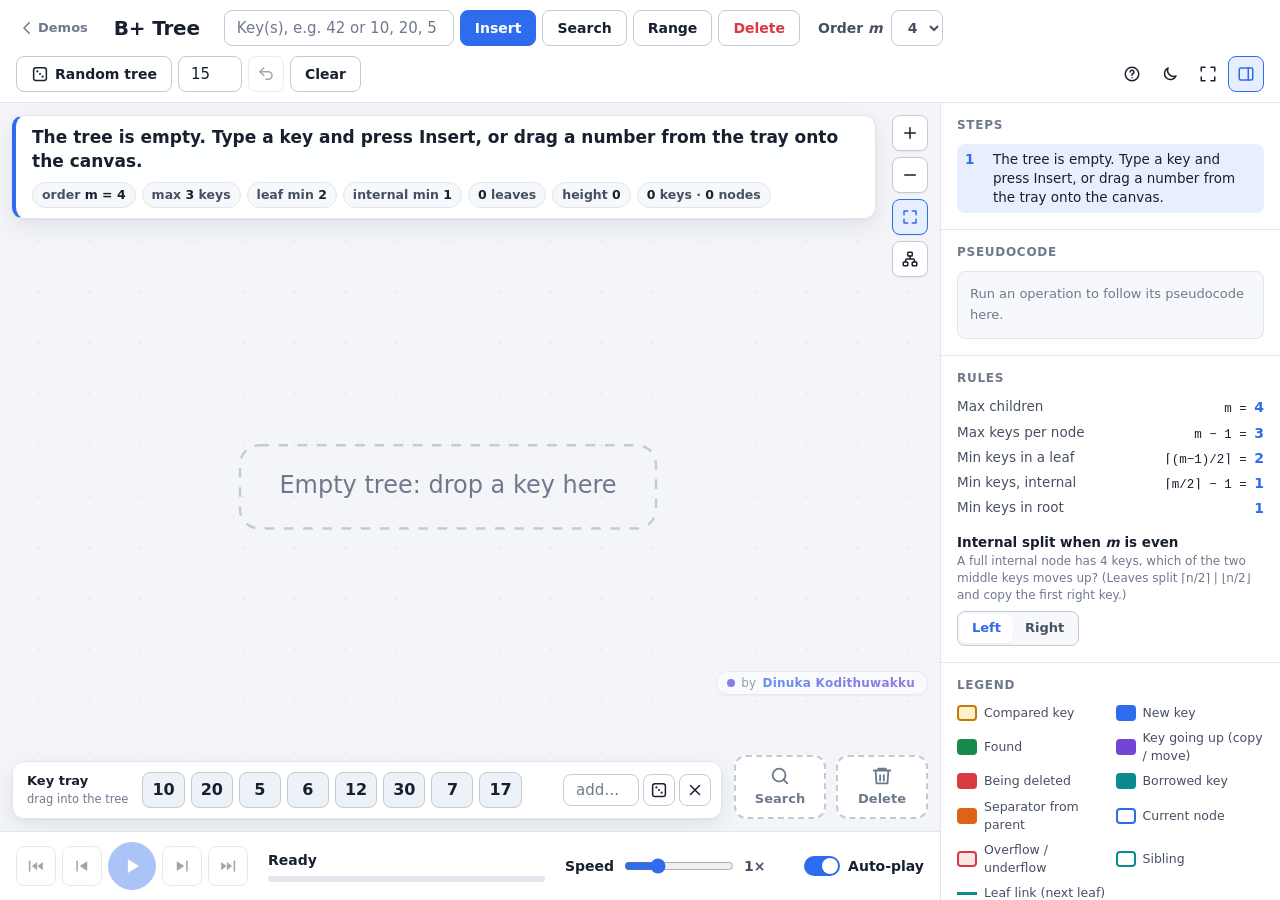
==== bplustree/index.html @ 5d470a02 "Add B+ tree demo Built on the B-tree demo: keys only in linked leaves, leaf splits copy the separato" ====
<!doctype html>
<html lang="en">
<head>
  <meta charset="utf-8">
  <meta name="viewport" content="width=device-width, initial-scale=1">
  <title>B+ Tree Visualizer</title>
  <meta name="author" content="Dinuka Kodithuwakku">
  <script>try { var t = localStorage.getItem('lecture-demos.theme'); if (t) document.documentElement.dataset.theme = t; } catch (e) {}</script>
  <link rel="stylesheet" href="../shared/theme.css">
  <link rel="stylesheet" href="bplus.css">
</head>
<body>
  <!-- Icon sprite -->
  <svg width="0" height="0" style="position:absolute" aria-hidden="true">
    <symbol id="i-back" viewBox="0 0 24 24"><path d="M15 5l-7 7 7 7"/></symbol>
    <symbol id="i-play" viewBox="0 0 24 24"><path d="M7.5 4.5v15l12-7.5z" fill="currentColor" stroke="none"/></symbol>
    <symbol id="i-pause" viewBox="0 0 24 24"><rect x="6" y="5" width="4" height="14" rx="1" fill="currentColor" stroke="none"/><rect x="14" y="5" width="4" height="14" rx="1" fill="currentColor" stroke="none"/></symbol>
    <symbol id="i-next" viewBox="0 0 24 24"><path d="M5 5.5v13l10-6.5z" fill="currentColor" stroke="none"/><path d="M18.5 5.5v13"/></symbol>
    <symbol id="i-prev" viewBox="0 0 24 24"><path d="M19 5.5v13L9 12z" fill="currentColor" stroke="none"/><path d="M5.5 5.5v13"/></symbol>
    <symbol id="i-end" viewBox="0 0 24 24"><path d="M3 6.5v11l7-5.5zM10.5 6.5v11l7-5.5z" fill="currentColor" stroke="none"/><path d="M20.5 5.5v13"/></symbol>
    <symbol id="i-start" viewBox="0 0 24 24"><path d="M21 6.5v11L14 12zM13.5 6.5v11L6.5 12z" fill="currentColor" stroke="none"/><path d="M3.5 5.5v13"/></symbol>
    <symbol id="i-search" viewBox="0 0 24 24"><circle cx="11" cy="11" r="7"/><path d="m20 20-4.2-4.2"/></symbol>
    <symbol id="i-trash" viewBox="0 0 24 24"><path d="M3 6h18M8 6V4h8v2M19 6l-1 14H6L5 6M10 11v6M14 11v6"/></symbol>
    <symbol id="i-plus" viewBox="0 0 24 24"><path d="M12 5v14M5 12h14"/></symbol>
    <symbol id="i-minus" viewBox="0 0 24 24"><path d="M5 12h14"/></symbol>
    <symbol id="i-fit" viewBox="0 0 24 24"><path d="M4 9V4h5M15 4h5v5M20 15v5h-5M9 20H4v-5"/></symbol>
    <symbol id="i-tidy" viewBox="0 0 24 24"><rect x="9" y="3" width="6" height="5" rx="1"/><rect x="3" y="16" width="6" height="5" rx="1"/><rect x="15" y="16" width="6" height="5" rx="1"/><path d="M12 8v4M6 16v-2a2 2 0 0 1 2-2h8a2 2 0 0 1 2 2v2"/></symbol>
    <symbol id="i-undo" viewBox="0 0 24 24"><path d="M9 14 4 9l5-5"/><path d="M4 9h11a5 5 0 0 1 0 10h-3"/></symbol>
    <symbol id="i-dice" viewBox="0 0 24 24"><rect x="3.5" y="3.5" width="17" height="17" rx="3"/><circle cx="8.5" cy="8.5" r="1.4" fill="currentColor" stroke="none"/><circle cx="12" cy="12" r="1.4" fill="currentColor" stroke="none"/><circle cx="15.5" cy="15.5" r="1.4" fill="currentColor" stroke="none"/></symbol>
    <symbol id="i-sun" viewBox="0 0 24 24"><circle cx="12" cy="12" r="4"/><path d="M12 2v2M12 20v2M4.9 4.9l1.4 1.4M17.7 17.7l1.4 1.4M2 12h2M20 12h2M4.9 19.1l1.4-1.4M17.7 6.3l1.4-1.4"/></symbol>
    <symbol id="i-moon" viewBox="0 0 24 24"><path d="M20 14.5A8 8 0 0 1 9.5 4a8 8 0 1 0 10.5 10.5z"/></symbol>
    <symbol id="i-expand" viewBox="0 0 24 24"><path d="M8 3H3v5M16 3h5v5M21 16v5h-5M3 16v5h5"/></symbol>
    <symbol id="i-sidebar" viewBox="0 0 24 24"><rect x="3" y="4" width="18" height="16" rx="2"/><path d="M15 4v16"/></symbol>
    <symbol id="i-help" viewBox="0 0 24 24"><circle cx="12" cy="12" r="9"/><path d="M9.6 9.3a2.5 2.5 0 1 1 3.4 2.4c-.6.3-1 .8-1 1.5v.5"/><circle cx="12" cy="17" r=".9" fill="currentColor" stroke="none"/></symbol>
    <symbol id="i-x" viewBox="0 0 24 24"><path d="M6 6l12 12M18 6 6 18"/></symbol>
  </svg>

  <div class="app">
    <header class="topbar">
      <a class="home" href="../index.html" title="All demos"><svg class="icon"><use href="#i-back"/></svg>Demos</a>
      <h1 class="title">B+ Tree</h1>

      <div class="group ops">
        <input id="keyInput" class="input key-input" placeholder="Key(s), e.g. 42 or 10, 20, 5" autocomplete="off" spellcheck="false" aria-label="Keys">
        <button id="btnInsert" class="btn btn-primary" title="Insert (Enter)">Insert</button>
        <button id="btnSearch" class="btn" title="Search">Search</button>
        <button id="btnRange" class="btn" title="Range search: type two keys, e.g. 20 60">Range</button>
        <button id="btnDelete" class="btn btn-danger" title="Delete">Delete</button>
      </div>

      <label class="group field" title="Order m = maximum number of children per node">
        <span>Order <i>m</i></span>
        <select id="orderSelect" class="input">
          <option value="3">3</option>
          <option value="4">4</option>
          <option value="5">5</option>
          <option value="6">6</option>
          <option value="7">7</option>
          <option value="8">8</option>
          <option value="9">9</option>
        </select>
      </label>

      <div class="group">
        <button id="btnRandomTree" class="btn" title="Build a random tree instantly"><svg class="icon"><use href="#i-dice"/></svg>Random tree</button>
        <input id="randomCount" class="input count" type="number" min="1" max="150" value="15" aria-label="Number of random keys" title="Number of keys">
        <button id="btnUndo" class="btn btn-icon" title="Undo last operation (Ctrl+Z)" aria-label="Undo"><svg class="icon"><use href="#i-undo"/></svg></button>
        <button id="btnClear" class="btn" title="Remove all keys">Clear</button>
      </div>

      <div class="tools">
        <button id="btnHelp" class="btn btn-icon btn-ghost" title="Help & shortcuts (?)" aria-label="Help"><svg class="icon"><use href="#i-help"/></svg></button>
        <button id="btnTheme" class="btn btn-icon btn-ghost theme-btn" title="Light / dark" aria-label="Toggle theme"><svg class="icon i-moon"><use href="#i-moon"/></svg><svg class="icon i-sun"><use href="#i-sun"/></svg></button>
        <button id="btnFullscreen" class="btn btn-icon btn-ghost" title="Fullscreen" aria-label="Fullscreen"><svg class="icon"><use href="#i-expand"/></svg></button>
        <button id="btnSidebar" class="btn btn-icon btn-ghost" title="Show / hide side panel" aria-label="Toggle side panel"><svg class="icon"><use href="#i-sidebar"/></svg></button>
      </div>
    </header>

    <main class="main">
      <section class="stage">
        <div class="canvas-wrap" id="canvasWrap">
          <canvas id="canvas" aria-label="B+ tree drawing"></canvas>

          <div class="caption" id="caption" data-status="info" aria-live="polite">
            <p class="caption-text" id="captionText"></p>
            <div class="rules" id="rules"></div>
          </div>
          <div class="toast" id="toast" role="status"></div>

          <div class="view-ctrls" id="viewCtrls">
            <button id="btnZoomIn" class="btn btn-icon" title="Zoom in (+)" aria-label="Zoom in"><svg class="icon"><use href="#i-plus"/></svg></button>
            <button id="btnZoomOut" class="btn btn-icon" title="Zoom out (−)" aria-label="Zoom out"><svg class="icon"><use href="#i-minus"/></svg></button>
            <button id="btnFit" class="btn btn-icon on" title="Keep the whole tree in view (F)" aria-label="Fit to view"><svg class="icon"><use href="#i-fit"/></svg></button>
            <button id="btnTidy" class="btn btn-icon" title="Undo manual node moves (T)" aria-label="Tidy layout"><svg class="icon"><use href="#i-tidy"/></svg></button>
          </div>

          <div class="bottom" id="bottomOverlay">
            <div class="tray" id="trayBox">
              <div class="tray-label">Key tray<span>drag into the tree</span></div>
              <div class="tray-chips" id="tray"></div>
              <div class="tray-actions">
                <input id="trayInput" class="input" placeholder="add…" autocomplete="off" aria-label="Add keys to tray">
                <button id="btnTrayRandom" class="btn btn-icon" title="Add random keys" aria-label="Add random keys"><svg class="icon"><use href="#i-dice"/></svg></button>
                <button id="btnTrayClear" class="btn btn-icon" title="Empty the tray" aria-label="Empty the tray"><svg class="icon"><use href="#i-x"/></svg></button>
              </div>
            </div>
            <div class="zones">
              <div class="zone zone-search" id="zoneSearch"><svg class="icon"><use href="#i-search"/></svg><span>Search</span></div>
              <div class="zone zone-delete" id="zoneDelete"><svg class="icon"><use href="#i-trash"/></svg><span id="zoneDeleteLabel">Delete</span></div>
            </div>
          </div>
        </div>

        <footer class="player">
          <div class="transport">
            <button id="btnStart" class="btn btn-icon" title="Start of this operation (Home)" aria-label="Start of operation"><svg class="icon"><use href="#i-start"/></svg></button>
            <button id="btnBack" class="btn btn-icon" title="Previous step (←)" aria-label="Previous step"><svg class="icon"><use href="#i-prev"/></svg></button>
            <button id="btnPlay" class="btn btn-icon btn-primary play" title="Play / pause (Space)" aria-label="Play"><svg class="icon"><use href="#i-play"/></svg></button>
            <button id="btnNext" class="btn btn-icon" title="Next step (→)" aria-label="Next step"><svg class="icon"><use href="#i-next"/></svg></button>
            <button id="btnEnd" class="btn btn-icon" title="Skip to the end (End)" aria-label="Skip to end"><svg class="icon"><use href="#i-end"/></svg></button>
          </div>
          <div class="progress">
            <div class="progress-label"><strong id="opLabel">Ready</strong><span id="stepLabel"></span><span id="queueLabel" class="queue"></span></div>
            <div class="progress-bar"><div id="progressFill"></div></div>
          </div>
          <label class="speed">Speed
            <input id="speed" type="range" min="0.25" max="3" step="0.25" value="1">
            <output id="speedOut">1×</output>
          </label>
          <label class="switch" title="Play operations automatically; turn off to advance step by step">
            <input id="autoplay" type="checkbox" checked><span class="track"></span>Auto-play
          </label>
        </footer>
      </section>

      <aside class="sidebar" id="sidebar">
        <section class="panel">
          <h2>Steps <span id="stepsTitle"></span></h2>
          <ol class="step-log" id="stepLog"></ol>
        </section>

        <section class="panel">
          <h2>Pseudocode</h2>
          <div class="pseudo" id="pseudo"></div>
        </section>

        <section class="panel">
          <h2>Rules</h2>
          <div class="formula" id="formula"></div>
          <div class="setting">
            <div class="setting-label">Internal split when <i>m</i> is even<small id="biasNote">A full node has an even number of keys, which middle one moves up?</small></div>
            <div class="seg" id="segBias" data-prop="splitBias">
              <button data-v="left">Left</button><button data-v="right">Right</button>
            </div>
          </div>
        </section>

        <section class="panel">
          <h2>Legend</h2>
          <ul class="legend">
            <li><span class="sw sw-compare"></span>Compared key</li>
            <li><span class="sw sw-new"></span>New key</li>
            <li><span class="sw sw-found"></span>Found</li>
            <li><span class="sw sw-median"></span>Key going up (copy / move)</li>
            <li><span class="sw sw-delete"></span>Being deleted</li>
            <li><span class="sw sw-pred"></span>Borrowed key</li>
            <li><span class="sw sw-sep"></span>Separator from parent</li>
            <li><span class="sw sw-visit"></span>Current node</li>
            <li><span class="sw sw-flow"></span>Overflow / underflow</li>
            <li><span class="sw sw-sib"></span>Sibling</li>
            <li><span class="sw sw-link"></span>Leaf link (next leaf)</li>
          </ul>
        </section>
      </aside>
    </main>
  </div>

  <div class="modal" id="help" hidden>
    <div class="modal-card" role="dialog" aria-modal="true" aria-labelledby="helpTitle">
      <button class="btn btn-icon btn-ghost modal-close" id="btnHelpClose" aria-label="Close"><svg class="icon"><use href="#i-x"/></svg></button>
      <h2 id="helpTitle">Using the B+ tree demo</h2>
      <div class="help-grid">
        <section>
          <h3>Operations</h3>
          <ul>
            <li>Type one or more keys (<code>42</code> or <code>10, 20, 5</code>) and press <b>Insert</b>, <b>Search</b> or <b>Delete</b>. <span class="kbd">Enter</span> inserts.</li>
            <li><b>Range</b>: type two keys (<code>20 60</code>) — one search down, then a walk along the linked leaves.</li>
            <li>Drag a number from the <b>key tray</b> onto the canvas to insert it, or onto <b>Search</b> to look for it. Click a tray number to insert it.</li>
            <li>Drag a key out of the tree onto <b>Delete</b> to delete it, or onto <b>Search</b> to search for it.</li>
            <li><b>Random tree</b> builds a tree instantly, handy before demonstrating deletion.</li>
          </ul>
          <h3>Canvas</h3>
          <ul>
            <li>Drag the background to pan; scroll or pinch to zoom.</li>
            <li>Drag a node by its border (or <span class="kbd">Shift</span>-drag anywhere on it) to move it with its subtree. Double-click a node to put it back.</li>
            <li>Double-click empty space to re-fit the tree.</li>
          </ul>
        </section>
        <section>
          <h3>Keyboard</h3>
          <table class="keys">
            <tr><td><span class="kbd">Space</span></td><td>Play / pause</td></tr>
            <tr><td><span class="kbd">→</span> <span class="kbd">←</span></td><td>Next / previous step</td></tr>
            <tr><td><span class="kbd">Home</span> <span class="kbd">End</span></td><td>Start of operation / skip to end</td></tr>
            <tr><td><span class="kbd">I</span></td><td>Type a key</td></tr>
            <tr><td><span class="kbd">F</span> <span class="kbd">T</span></td><td>Fit to view / tidy layout</td></tr>
            <tr><td><span class="kbd">+</span> <span class="kbd">−</span></td><td>Zoom</td></tr>
            <tr><td><span class="kbd">Ctrl</span> <span class="kbd">Z</span></td><td>Undo last operation</td></tr>
            <tr><td><span class="kbd">?</span></td><td>This help</td></tr>
          </table>
          <h3>The rules for order <i>m</i></h3>
          <ul>
            <li><b>All keys live in the leaves</b>; internal nodes hold separators that only guide the search (equal keys go right).</li>
            <li>Leaves are linked left to right, so range queries walk along the leaf level.</li>
            <li>At most <i>m</i> children and <i>m</i> − 1 keys per node; non-root leaves keep ⌈(<i>m</i>−1)/2⌉ keys, internal nodes ⌈<i>m</i>/2⌉ − 1.</li>
            <li><b>Leaf split</b>: the first key of the new right leaf is <b>copied</b> up. <b>Internal split</b>: the median <b>moves</b> up.</li>
            <li><b>Delete</b> from the leaf; fix underflow by borrowing (update the separator) or merging (drop the separator). A deleted key may stay as a separator.</li>
          </ul>
        </section>
      </div>
      <p class="credit">Created by <b data-author></b></p>
    </div>
  </div>

  <script src="../shared/shell.js"></script>
  <script src="bplus-algo.js"></script>
  <script src="bplus-view.js"></script>
  <script src="bplus-app.js"></script>
</body>
</html>
---- shared/theme.css ----
/* Shared look & feel for every lecture demo. No external fonts — works offline. */

:root {
  --bg: #f3f5f9;
  --panel: #ffffff;
  --panel-2: #f7f8fb;
  --ink: #18202f;
  --ink-2: #465063;
  --muted: #6f798d;
  --line: #e1e5ec;
  --line-strong: #c3cad6;
  --accent: #2f6bed;
  --accent-soft: #e7eefe;
  --on-strong: #ffffff;
  --good: #188a4c;
  --good-soft: #def5e7;
  --warn: #c27c00;
  --warn-soft: #fff1cc;
  --bad: #d93a40;
  --bad-soft: #fde6e6;
  --violet: #7445d4;
  --violet-soft: #eee6fd;
  --teal: #0b8a8f;
  --teal-soft: #d9f3f3;
  --orange: #dc6418;
  --orange-soft: #fdebdc;
  --key-bg: #edf1f8;
  --grid: rgba(24, 32, 47, 0.09);
  --node-shadow: rgba(16, 24, 40, 0.10);
  --shadow-sm: 0 1px 2px rgba(16, 24, 40, 0.06);
  --shadow: 0 1px 3px rgba(16, 24, 40, 0.06), 0 8px 24px rgba(16, 24, 40, 0.08);
  --radius: 10px;
  --font: system-ui, -apple-system, "Segoe UI", Roboto, "Helvetica Neue", Arial, sans-serif;
  --mono: ui-monospace, "Cascadia Code", "SF Mono", Consolas, "Liberation Mono", monospace;
  color-scheme: light;
}

@media (prefers-color-scheme: dark) {
  :root:not([data-theme="light"]) {
    --bg: #0e1218;
    --panel: #171c25;
    --panel-2: #1d2330;
    --ink: #e8ecf3;
    --ink-2: #b6bfce;
    --muted: #8892a5;
    --line: #283041;
    --line-strong: #3b4559;
    --accent: #6b97ff;
    --accent-soft: #1c2a4b;
    --on-strong: #0e1218;
    --good: #46d18a;
    --good-soft: #143121;
    --warn: #f2b543;
    --warn-soft: #3a2c10;
    --bad: #ff6f73;
    --bad-soft: #3d1a1d;
    --violet: #ad8cff;
    --violet-soft: #2a2047;
    --teal: #45cfcf;
    --teal-soft: #113334;
    --orange: #ff9b52;
    --orange-soft: #3b2414;
    --key-bg: #242c3b;
    --grid: rgba(232, 236, 243, 0.08);
    --node-shadow: rgba(0, 0, 0, 0.35);
    --shadow-sm: 0 1px 2px rgba(0, 0, 0, 0.3);
    --shadow: 0 1px 3px rgba(0, 0, 0, 0.3), 0 8px 24px rgba(0, 0, 0, 0.35);
    color-scheme: dark;
  }
}

:root[data-theme="dark"] {
  --bg: #0e1218;
  --panel: #171c25;
  --panel-2: #1d2330;
  --ink: #e8ecf3;
  --ink-2: #b6bfce;
  --muted: #8892a5;
  --line: #283041;
  --line-strong: #3b4559;
  --accent: #6b97ff;
  --accent-soft: #1c2a4b;
  --on-strong: #0e1218;
  --good: #46d18a;
  --good-soft: #143121;
  --warn: #f2b543;
  --warn-soft: #3a2c10;
  --bad: #ff6f73;
  --bad-soft: #3d1a1d;
  --violet: #ad8cff;
  --violet-soft: #2a2047;
  --teal: #45cfcf;
  --teal-soft: #113334;
  --orange: #ff9b52;
  --orange-soft: #3b2414;
  --key-bg: #242c3b;
  --grid: rgba(232, 236, 243, 0.08);
  --node-shadow: rgba(0, 0, 0, 0.35);
  --shadow-sm: 0 1px 2px rgba(0, 0, 0, 0.3);
  --shadow: 0 1px 3px rgba(0, 0, 0, 0.3), 0 8px 24px rgba(0, 0, 0, 0.35);
  color-scheme: dark;
}

*,
*::before,
*::after { box-sizing: border-box; }

html,
body { margin: 0; }

body {
  background: var(--bg);
  color: var(--ink);
  font: 15px/1.45 var(--font);
  -webkit-font-smoothing: antialiased;
}

button,
input,
select { font: inherit; color: inherit; }

[hidden] { display: none !important; }

/* ---------- Icons (inline SVG sprite, see each page) ---------- */

.icon {
  width: 18px;
  height: 18px;
  flex: none;
  fill: none;
  stroke: currentColor;
  stroke-width: 2;
  stroke-linecap: round;
  stroke-linejoin: round;
}

/* ---------- Buttons & inputs ---------- */

.btn {
  display: inline-flex;
  align-items: center;
  justify-content: center;
  gap: 6px;
  height: 36px;
  padding: 0 14px;
  border: 1px solid var(--line-strong);
  border-radius: 8px;
  background: var(--panel);
  font-size: 14px;
  font-weight: 600;
  white-space: nowrap;
  cursor: pointer;
  transition: background 0.15s, border-color 0.15s, color 0.15s;
}
.btn:hover { background: var(--panel-2); border-color: var(--muted); }
.btn:active { transform: translateY(1px); }
.btn:disabled { opacity: 0.4; cursor: not-allowed; transform: none; }
.btn:disabled:hover { background: var(--panel); border-color: var(--line-strong); }

.btn-primary { background: var(--accent); border-color: var(--accent); color: var(--on-strong); }
.btn-primary:hover { background: var(--accent); border-color: var(--accent); filter: brightness(0.93); }

.btn-danger { color: var(--bad); }
.btn-danger:hover { background: var(--bad-soft); border-color: var(--bad); }

.btn-icon { width: 36px; padding: 0; }
.btn-ghost { border-color: transparent; background: transparent; }
.btn-ghost:hover { background: var(--panel-2); border-color: var(--line); }
.btn.on { background: var(--accent-soft); border-color: var(--accent); color: var(--accent); }

.input {
  height: 36px;
  padding: 0 12px;
  border: 1px solid var(--line-strong);
  border-radius: 8px;
  background: var(--panel);
  min-width: 0;
}
.input::placeholder { color: var(--muted); }
select.input { padding-right: 8px; cursor: pointer; }

.btn:focus-visible,
.input:focus-visible,
select:focus-visible,
input[type="range"]:focus-visible,
a:focus-visible { outline: 2px solid var(--accent); outline-offset: 2px; }

.kbd {
  display: inline-block;
  min-width: 22px;
  padding: 1px 6px;
  border: 1px solid var(--line-strong);
  border-bottom-width: 2px;
  border-radius: 5px;
  background: var(--panel-2);
  font: 600 12px/1.5 var(--mono);
  text-align: center;
}

/* ---------- Segmented control ---------- */

.seg {
  display: inline-flex;
  padding: 2px;
  border: 1px solid var(--line-strong);
  border-radius: 8px;
  background: var(--panel-2);
}
.seg button {
  border: 0;
  border-radius: 6px;
  background: transparent;
  padding: 5px 12px;
  font-size: 13px;
  font-weight: 600;
  color: var(--ink-2);
  cursor: pointer;
}
.seg button.on { background: var(--panel); color: var(--accent); box-shadow: var(--shadow-sm); }
.seg.disabled { opacity: 0.45; pointer-events: none; }

/* ---------- Switch ---------- */

.switch { display: inline-flex; align-items: center; gap: 8px; cursor: pointer; font-size: 14px; font-weight: 600; user-select: none; }
.switch input { position: absolute; opacity: 0; pointer-events: none; }
.switch .track {
  position: relative;
  width: 36px;
  height: 20px;
  border-radius: 10px;
  background: var(--line-strong);
  transition: background 0.2s;
}
.switch .track::after {
  content: "";
  position: absolute;
  top: 2px;
  left: 2px;
  width: 16px;
  height: 16px;
  border-radius: 50%;
  background: #fff;
  box-shadow: var(--shadow-sm);
  transition: transform 0.2s;
}
.switch input:checked + .track { background: var(--accent); }
.switch input:checked + .track::after { transform: translateX(16px); }
.switch input:focus-visible + .track { outline: 2px solid var(--accent); outline-offset: 2px; }

/* ---------- Theme toggle icon swap ---------- */

.theme-btn .i-sun { display: none; }
:root[data-theme="dark"] .theme-btn .i-sun { display: block; }
:root[data-theme="dark"] .theme-btn .i-moon { display: none; }
@media (prefers-color-scheme: dark) {
  :root:not([data-theme]) .theme-btn .i-sun { display: block; }
  :root:not([data-theme]) .theme-btn .i-moon { display: none; }
}

/* Author watermark (injected by shell.js on every page). */
.author-watermark {
  position: absolute;
  right: var(--watermark-right, 12px);
  bottom: var(--watermark-bottom, 12px);
  z-index: 5;
  display: inline-flex;
  align-items: center;
  gap: 6px;
  padding: 5px 12px 5px 10px;
  border-radius: 999px;
  border: 1px solid var(--line);
  background: color-mix(in srgb, var(--panel) 70%, transparent);
  backdrop-filter: blur(6px);
  -webkit-backdrop-filter: blur(6px);
  box-shadow: var(--shadow-sm);
  font: 600 12px/1 var(--font);
  letter-spacing: 0.02em;
  color: var(--ink-2);
  opacity: 0.72;
  pointer-events: none;
  user-select: none;
}
.author-watermark .aw-dot {
  width: 8px;
  height: 8px;
  border-radius: 50%;
  background: linear-gradient(135deg, var(--accent), var(--violet));
}
.author-watermark .aw-by { font-weight: 400; color: var(--muted); }
.author-watermark .aw-name {
  background: linear-gradient(90deg, var(--accent), var(--violet));
  -webkit-background-clip: text;
  background-clip: text;
  color: transparent;
}
/* Pages without a drawing area pin it to the window instead. */
.author-watermark.fixed { position: fixed; z-index: 900; }
@media print { .author-watermark { opacity: 1; } }
---- bplustree/bplus.css ----
/* B-tree demo layout. Colours and controls come from ../shared/theme.css. */

html,
body { height: 100%; overflow: hidden; }

.app {
  display: grid;
  grid-template-rows: auto minmax(0, 1fr);
  height: 100vh;
  height: 100dvh;
}

/* ---------- Top bar ---------- */

.topbar {
  display: flex;
  flex-wrap: wrap;
  align-items: center;
  gap: 10px 18px;
  padding: 10px 16px;
  background: var(--panel);
  border-bottom: 1px solid var(--line);
  position: relative;
  z-index: 2;
}

.home {
  display: inline-flex;
  align-items: center;
  gap: 2px;
  color: var(--muted);
  text-decoration: none;
  font-size: 13px;
  font-weight: 600;
  padding: 4px 8px 4px 2px;
  border-radius: 6px;
}
.home:hover { color: var(--ink); background: var(--panel-2); }

.title {
  margin: 0 6px 0 0;
  font-size: 20px;
  font-weight: 750;
  letter-spacing: -0.01em;
}

.group { display: flex; align-items: center; gap: 6px; }
.field { gap: 8px; font-size: 14px; font-weight: 600; color: var(--ink-2); }
.key-input { width: 230px; font-size: 15px; }
.key-input.flash { animation: flash 0.6s; }
.count { width: 64px; }
.tools { display: flex; gap: 2px; margin-left: auto; }

@keyframes flash {
  0%, 100% { box-shadow: 0 0 0 0 transparent; }
  30% { box-shadow: 0 0 0 4px var(--accent-soft); border-color: var(--accent); }
}

/* ---------- Main area ---------- */

.main {
  display: grid;
  grid-template-columns: minmax(0, 1fr) 340px;
  min-height: 0;
}
body.no-sidebar .main { grid-template-columns: minmax(0, 1fr) 0; }
body.no-sidebar .sidebar { display: none; }

.stage {
  display: grid;
  grid-template-rows: minmax(0, 1fr) auto;
  min-width: 0;
  min-height: 0;
}

.canvas-wrap {
  --watermark-bottom: 136px; /* sit above the key tray and drop zones */
  position: relative;
  overflow: hidden;
  background: var(--bg);
  min-height: 260px;
}

#canvas {
  position: absolute;
  inset: 0;
  width: 100%;
  height: 100%;
  display: block;
  touch-action: none;
}

.canvas-wrap.drop-insert::after {
  content: "";
  position: absolute;
  inset: 6px;
  border: 2px dashed var(--accent);
  border-radius: 14px;
  background: color-mix(in srgb, var(--accent) 5%, transparent);
  pointer-events: none;
}

/* ---------- Caption (current step explanation) ---------- */

.caption {
  position: absolute;
  top: 12px;
  left: 12px;
  right: 64px;
  display: flex;
  flex-wrap: wrap;
  align-items: center;
  gap: 8px 16px;
  padding: 10px 14px 10px 16px;
  border: 1px solid var(--line);
  border-left: 4px solid var(--accent);
  border-radius: 12px;
  background: color-mix(in srgb, var(--panel) 92%, transparent);
  backdrop-filter: blur(6px);
  box-shadow: var(--shadow);
  pointer-events: none;
  transition: border-color 0.25s;
}
.caption[data-status="success"] { border-left-color: var(--good); }
.caption[data-status="warn"] { border-left-color: var(--warn); }
.caption[data-status="error"] { border-left-color: var(--bad); }

.caption-text {
  flex: 1 1 380px;
  margin: 0;
  font-size: 17px;
  font-weight: 550;
  line-height: 1.4;
}

.rules { display: flex; flex-wrap: wrap; gap: 6px; }
.rules span {
  padding: 3px 9px;
  border-radius: 999px;
  background: var(--panel-2);
  border: 1px solid var(--line);
  color: var(--ink-2);
  font-size: 12.5px;
  font-weight: 600;
  white-space: nowrap;
  font-variant-numeric: tabular-nums;
}
.rules span b { color: var(--ink); }

.toast {
  position: absolute;
  left: 50%;
  bottom: 104px;
  max-width: min(520px, calc(100% - 32px));
  padding: 10px 16px;
  border-radius: 10px;
  background: var(--ink);
  color: var(--panel);
  font-size: 14px;
  font-weight: 550;
  box-shadow: var(--shadow);
  transform: translate(-50%, 8px);
  opacity: 0;
  pointer-events: none;
  transition: opacity 0.2s, transform 0.2s;
  z-index: 5;
}
.toast.show { opacity: 1; transform: translate(-50%, 0); }

/* ---------- View controls ---------- */

.view-ctrls {
  position: absolute;
  top: 12px;
  right: 12px;
  display: flex;
  flex-direction: column;
  gap: 6px;
}
.view-ctrls .btn { box-shadow: var(--shadow-sm); }

/* ---------- Bottom overlay: key tray + drop zones ---------- */

.bottom {
  position: absolute;
  left: 12px;
  right: 12px;
  bottom: 12px;
  display: flex;
  align-items: flex-end;
  gap: 12px;
  pointer-events: none;
}
.bottom > * { pointer-events: auto; }

.tray {
  flex: 1 1 auto;
  min-width: 0;
  display: flex;
  align-items: center;
  gap: 12px;
  padding: 8px 10px 8px 14px;
  border: 1px solid var(--line);
  border-radius: 12px;
  background: color-mix(in srgb, var(--panel) 94%, transparent);
  backdrop-filter: blur(6px);
  box-shadow: var(--shadow);
}

.tray-label {
  display: flex;
  flex-direction: column;
  font-size: 13px;
  font-weight: 700;
  white-space: nowrap;
}
.tray-label span { font-size: 11.5px; font-weight: 500; color: var(--muted); }

.tray-chips {
  flex: 1 1 auto;
  min-width: 0;
  display: flex;
  flex-wrap: wrap;
  gap: 6px;
  max-height: 84px;
  overflow-y: auto;
  padding: 2px;
}

.tray-empty { color: var(--muted); font-size: 13px; padding: 8px 0; }

.chip {
  min-width: 42px;
  height: 36px;
  padding: 0 9px;
  display: grid;
  place-items: center;
  border: 1px solid var(--line-strong);
  border-radius: 8px;
  background: var(--key-bg);
  font-size: 16px;
  font-weight: 700;
  font-variant-numeric: tabular-nums;
  cursor: grab;
  user-select: none;
  touch-action: none;
  transition: transform 0.12s, border-color 0.12s, opacity 0.12s;
}
.chip:hover { border-color: var(--accent); transform: translateY(-2px); }
.chip.lifted { opacity: 0.3; transform: none; }

.tray-actions { display: flex; align-items: center; gap: 4px; }
.tray-actions .input { width: 76px; height: 32px; }
.tray-actions .btn { height: 32px; width: 32px; }

.zones { display: flex; gap: 10px; flex: none; }

.zone {
  width: 92px;
  height: 64px;
  display: flex;
  flex-direction: column;
  align-items: center;
  justify-content: center;
  gap: 3px;
  border: 2px dashed var(--line-strong);
  border-radius: 12px;
  background: color-mix(in srgb, var(--panel) 94%, transparent);
  backdrop-filter: blur(6px);
  color: var(--muted);
  font-size: 13px;
  font-weight: 700;
  user-select: none;
  transition: transform 0.15s, background 0.15s, border-color 0.15s, color 0.15s;
}
.zone .icon { width: 22px; height: 22px; }
body.dragging .zone-search { color: var(--warn); border-color: var(--warn); transform: translateY(-4px); }
body.dragging .zone-delete { color: var(--bad); border-color: var(--bad); transform: translateY(-4px); }
.zone-search.hover { background: var(--warn-soft); border-style: solid; transform: translateY(-4px) scale(1.08) !important; }
.zone-delete.hover { background: var(--bad-soft); border-style: solid; transform: translateY(-4px) scale(1.08) !important; }

/* Floating chip that follows the pointer while dragging a key. */
.drag-chip {
  position: fixed;
  left: 0;
  top: 0;
  z-index: 100;
  pointer-events: none;
}
.drag-chip .num {
  position: absolute;
  transform: translate(-50%, -50%) scale(1.12);
  min-width: 44px;
  height: 38px;
  padding: 0 10px;
  display: grid;
  place-items: center;
  border-radius: 9px;
  background: var(--accent);
  color: var(--on-strong);
  font-size: 18px;
  font-weight: 750;
  box-shadow: 0 10px 24px rgba(0, 0, 0, 0.25);
}
.drag-chip.tree .num { background: var(--panel); color: var(--ink); border: 2px solid var(--accent); }
.drag-chip .hint {
  position: absolute;
  top: 28px;
  transform: translateX(-50%);
  padding: 2px 8px;
  border-radius: 999px;
  background: var(--ink);
  color: var(--panel);
  font-size: 12px;
  font-weight: 700;
  white-space: nowrap;
}
.drag-chip .hint:empty { display: none; }
.drag-chip[data-action="insert"] .hint { background: var(--accent); color: var(--on-strong); }
.drag-chip[data-action="search"] .hint { background: var(--warn); color: var(--on-strong); }
.drag-chip[data-action="delete"] .hint,
.drag-chip[data-action="discard"] .hint { background: var(--bad); color: var(--on-strong); }

body.dragging,
body.dragging * { cursor: grabbing !important; }

/* ---------- Player ---------- */

.player {
  display: flex;
  flex-wrap: wrap;
  align-items: center;
  gap: 10px 20px;
  padding: 10px 16px;
  border-top: 1px solid var(--line);
  background: var(--panel);
}

.transport { display: flex; align-items: center; gap: 6px; }
.transport .btn { width: 40px; height: 40px; }
.transport .play { width: 48px; height: 48px; border-radius: 50%; }
.transport .play .icon { width: 22px; height: 22px; }

.progress { flex: 1 1 220px; min-width: 180px; }
.progress-label {
  display: flex;
  flex-wrap: wrap;
  align-items: baseline;
  gap: 8px;
  margin-bottom: 6px;
  font-size: 14px;
}
.progress-label span { color: var(--ink-2); font-variant-numeric: tabular-nums; }
.progress-label .queue { color: var(--accent); font-weight: 600; }
.progress-bar { height: 6px; border-radius: 3px; background: var(--line); overflow: hidden; }
#progressFill { height: 100%; width: 0; background: var(--accent); border-radius: 3px; transition: width 0.3s; }

.speed { display: flex; align-items: center; gap: 8px; font-size: 14px; font-weight: 600; }
.speed input { width: 110px; accent-color: var(--accent); }
.speed output { width: 40px; font-variant-numeric: tabular-nums; color: var(--ink-2); }

/* ---------- Sidebar ---------- */

.sidebar {
  min-height: 0;
  overflow-y: auto;
  border-left: 1px solid var(--line);
  background: var(--panel);
}

.panel { padding: 14px 16px 16px; border-bottom: 1px solid var(--line); }
.panel h2 {
  margin: 0 0 10px;
  font-size: 12px;
  font-weight: 750;
  letter-spacing: 0.06em;
  text-transform: uppercase;
  color: var(--muted);
}
.panel h2 span { text-transform: none; letter-spacing: 0; color: var(--ink); margin-left: 4px; }

.step-log {
  list-style: none;
  margin: 0;
  padding: 0;
  max-height: 32vh;
  overflow-y: auto;
  counter-reset: step;
}
.step-log li {
  display: grid;
  grid-template-columns: 22px 1fr;
  gap: 6px;
  padding: 6px 8px;
  border-radius: 8px;
  font-size: 13.5px;
  line-height: 1.4;
  color: var(--ink-2);
  cursor: pointer;
}
.step-log li::before {
  counter-increment: step;
  content: counter(step);
  font-weight: 700;
  color: var(--muted);
  font-variant-numeric: tabular-nums;
}
.step-log li:hover { background: var(--panel-2); }
.step-log li.current { background: var(--accent-soft); color: var(--ink); }
.step-log li.current::before { color: var(--accent); }
.step-log li.s-success::before { color: var(--good); }
.step-log li.s-warn::before { color: var(--warn); }
.step-log li.s-error::before { color: var(--bad); }

.pseudo {
  margin: 0;
  padding: 8px 0;
  border: 1px solid var(--line);
  border-radius: 8px;
  background: var(--panel-2);
  font: 12.5px/1.6 var(--mono);
}
.pseudo .ln {
  padding: 1px 10px 1px calc(9px + var(--indent, 0ch) + 2ch);
  text-indent: -2ch;
  border-left: 3px solid transparent;
  color: var(--ink-2);
}
.pseudo .ln.on { background: var(--accent-soft); border-left-color: var(--accent); color: var(--ink); font-weight: 650; }
.pseudo .ln .cm { color: var(--muted); font-weight: 400; }
.pseudo .empty { margin: 0; padding: 4px 12px; font-family: var(--font); font-size: 13px; color: var(--muted); }

.formula {
  display: grid;
  grid-template-columns: auto 1fr;
  gap: 4px 12px;
  margin-bottom: 14px;
  font-size: 13.5px;
}
.formula dt { color: var(--ink-2); }
.formula dd { margin: 0; font-family: var(--mono); font-size: 12.5px; text-align: right; }
.formula dd b { font-family: var(--font); font-size: 14px; color: var(--accent); }

.setting { display: flex; flex-direction: column; align-items: flex-start; gap: 6px; margin-top: 12px; }
.setting-label { font-size: 13.5px; font-weight: 600; }
.setting-label small { display: block; font-size: 12px; font-weight: 400; color: var(--muted); }

.legend {
  list-style: none;
  margin: 0;
  padding: 0;
  display: grid;
  grid-template-columns: 1fr 1fr;
  gap: 7px 10px;
  font-size: 12.5px;
  color: var(--ink-2);
}
.legend li { display: flex; align-items: center; gap: 7px; }
.sw { width: 20px; height: 16px; border-radius: 4px; flex: none; }
.sw-compare { background: var(--warn-soft); border: 2px solid var(--warn); }
.sw-new { background: var(--accent); }
.sw-found { background: var(--good); }
.sw-median { background: var(--violet); }
.sw-delete { background: var(--bad); }
.sw-pred { background: var(--teal); }
.sw-sep { background: var(--orange); }
.sw-visit { border: 2.5px solid var(--accent); }
.sw-flow { background: var(--bad-soft); border: 2.5px solid var(--bad); }
.sw-sib { border: 2.5px solid var(--teal); }

/* ---------- Help modal ---------- */

.modal {
  position: fixed;
  inset: 0;
  z-index: 50;
  display: grid;
  place-items: center;
  padding: 16px;
  background: rgba(10, 14, 22, 0.45);
}
.modal-card {
  position: relative;
  width: min(880px, 100%);
  max-height: calc(100vh - 32px);
  overflow-y: auto;
  padding: 24px 28px;
  border-radius: 14px;
  background: var(--panel);
  box-shadow: var(--shadow);
}
.modal-card h2 { margin: 0 0 12px; font-size: 20px; }
.modal-card h3 { margin: 16px 0 6px; font-size: 13px; text-transform: uppercase; letter-spacing: 0.05em; color: var(--muted); }
.modal-card ul { margin: 0; padding-left: 18px; }
.modal-card li { margin: 4px 0; font-size: 14px; }
.modal-card code { font-family: var(--mono); font-size: 13px; background: var(--panel-2); padding: 1px 5px; border-radius: 4px; }
.modal-close { position: absolute; top: 14px; right: 14px; }
.help-grid { display: grid; grid-template-columns: 1fr 1fr; gap: 0 32px; }
.credit { margin: 20px 0 0; padding-top: 14px; border-top: 1px solid var(--line); font-size: 13px; color: var(--muted); }
.credit b { color: var(--ink-2); }
.keys { border-collapse: collapse; font-size: 14px; }
.keys td { padding: 4px 12px 4px 0; }
.keys td:first-child { white-space: nowrap; }

/* ---------- Smaller screens ---------- */

@media (max-width: 1100px) {
  .main { grid-template-columns: minmax(0, 1fr) 300px; }
  .key-input { width: 180px; }
}

@media (max-width: 860px) {
  html, body { overflow: auto; }
  .app { height: auto; min-height: 100vh; }
  .main { grid-template-columns: 1fr; }
  body.no-sidebar .main { grid-template-columns: 1fr; }
  .canvas-wrap { height: 72vh; }
  .sidebar { border-left: 0; border-top: 1px solid var(--line); }
  .help-grid { grid-template-columns: 1fr; }
  .tray-label { display: none; }
  .zone { width: 70px; height: 56px; font-size: 12px; }
  .caption { right: 60px; }
  .caption-text { font-size: 15px; flex-basis: 100%; }
  .key-input { flex: 1; width: auto; }
  .ops { flex: 1 1 100%; }
}
.sw-link { background: linear-gradient(transparent 45%, var(--teal) 45%, var(--teal) 60%, transparent 60%); }
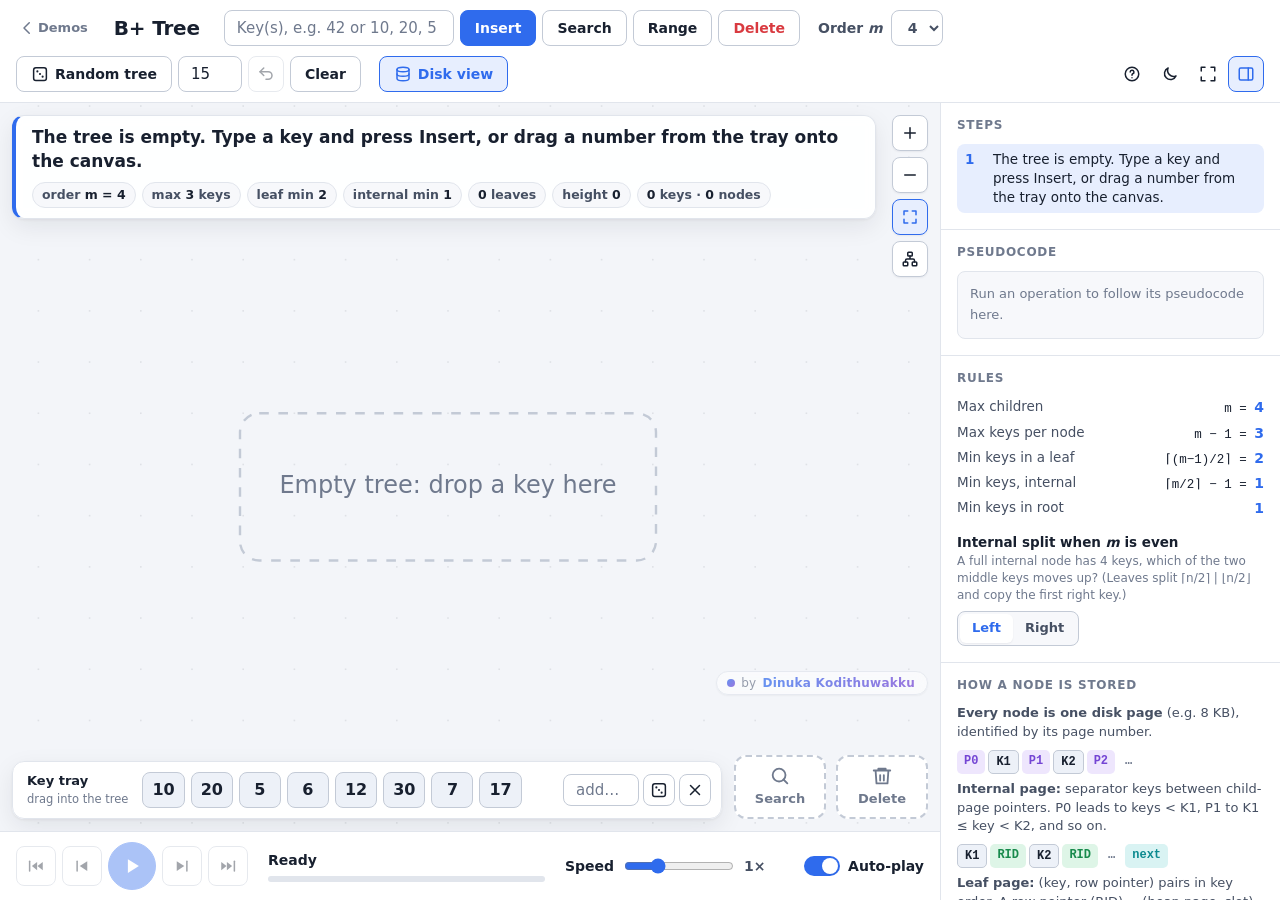
==== commit c39a928a: "B+ tree demo: disk view with pages, child pointers and row pointers New default "Disk view": each no" ====
--- a/bplustree/index.html
+++ b/bplustree/index.html
@@ -33,6 +33,7 @@
     <symbol id="i-sidebar" viewBox="0 0 24 24"><rect x="3" y="4" width="18" height="16" rx="2"/><path d="M15 4v16"/></symbol>
     <symbol id="i-help" viewBox="0 0 24 24"><circle cx="12" cy="12" r="9"/><path d="M9.6 9.3a2.5 2.5 0 1 1 3.4 2.4c-.6.3-1 .8-1 1.5v.5"/><circle cx="12" cy="17" r=".9" fill="currentColor" stroke="none"/></symbol>
     <symbol id="i-x" viewBox="0 0 24 24"><path d="M6 6l12 12M18 6 6 18"/></symbol>
+    <symbol id="i-disk" viewBox="0 0 24 24"><ellipse cx="12" cy="6" rx="8" ry="3"/><path d="M4 6v12c0 1.7 3.6 3 8 3s8-1.3 8-3V6"/><path d="M4 12c0 1.7 3.6 3 8 3s8-1.3 8-3"/></symbol>
   </svg>
 
   <div class="app">
@@ -67,6 +68,8 @@
         <button id="btnUndo" class="btn btn-icon" title="Undo last operation (Ctrl+Z)" aria-label="Undo"><svg class="icon"><use href="#i-undo"/></svg></button>
         <button id="btnClear" class="btn" title="Remove all keys">Clear</button>
       </div>
+
+      <button id="btnDisk" class="btn" title="Switch between the plain tree and the on-disk page layout"><svg class="icon"><use href="#i-disk"/></svg><span>Disk view</span></button>
 
       <div class="tools">
         <button id="btnHelp" class="btn btn-icon btn-ghost" title="Help & shortcuts (?)" aria-label="Help"><svg class="icon"><use href="#i-help"/></svg></button>
@@ -156,6 +159,18 @@
         </section>
 
         <section class="panel">
+          <h2>How a node is stored</h2>
+          <div class="anatomy">
+            <p><b>Every node is one disk page</b> (e.g. 8 KB), identified by its page number.</p>
+            <div class="layout-row"><span class="ptr">P0</span><span class="key">K1</span><span class="ptr">P1</span><span class="key">K2</span><span class="ptr">P2</span><span class="dots">…</span></div>
+            <p><b>Internal page:</b> separator keys between child-page pointers. P0 leads to keys &lt; K1, P1 to K1 ≤ key &lt; K2, and so on.</p>
+            <div class="layout-row"><span class="key">K1</span><span class="rid">RID</span><span class="key">K2</span><span class="rid">RID</span><span class="dots">…</span><span class="nxt">next</span></div>
+            <p><b>Leaf page:</b> (key, row pointer) pairs in key order. A row pointer (RID) = (heap page, slot) of the row in the table file. The last field points to the next leaf page.</p>
+            <p class="small">Why so few levels? With 4-byte keys and 6-byte pointers an 8 KB page holds ~800 pointers, so 3 levels index 800³ ≈ 500 million rows: a lookup is ~3 index page reads + 1 table page read.</p>
+          </div>
+        </section>
+
+        <section class="panel">
           <h2>Legend</h2>
           <ul class="legend">
             <li><span class="sw sw-compare"></span>Compared key</li>
@@ -184,6 +199,7 @@
           <h3>Operations</h3>
           <ul>
             <li>Type one or more keys (<code>42</code> or <code>10, 20, 5</code>) and press <b>Insert</b>, <b>Search</b> or <b>Delete</b>. <span class="kbd">Enter</span> inserts.</li>
+            <li><b>Disk view</b> (top bar) draws each node as a page: page number, child-page pointers, (key, row pointer) entries and the next-leaf pointer, with the table's heap pages below. Searches end by following the row pointer.</li>
             <li><b>Range</b>: type two keys (<code>20 60</code>) — one search down, then a walk along the linked leaves.</li>
             <li>Drag a number from the <b>key tray</b> onto the canvas to insert it, or onto <b>Search</b> to look for it. Click a tray number to insert it.</li>
             <li>Drag a key out of the tree onto <b>Delete</b> to delete it, or onto <b>Search</b> to search for it.</li>
--- a/bplustree/bplus.css
+++ b/bplustree/bplus.css
@@ -525,3 +525,15 @@
   .ops { flex: 1 1 100%; }
 }
 .sw-link { background: linear-gradient(transparent 45%, var(--teal) 45%, var(--teal) 60%, transparent 60%); }
+
+/* ---------- Disk view: node anatomy panel ---------- */
+
+.anatomy p { margin: 6px 0; font-size: 13px; color: var(--ink-2); line-height: 1.45; }
+.anatomy p.small { font-size: 12px; color: var(--muted); }
+.layout-row { display: flex; gap: 3px; margin: 8px 0 4px; font: 700 12px var(--mono); }
+.layout-row span { padding: 4px 7px; border-radius: 5px; }
+.layout-row .ptr { background: var(--violet-soft); color: var(--violet); }
+.layout-row .key { background: var(--key-bg); color: var(--ink); border: 1px solid var(--line-strong); }
+.layout-row .rid { background: var(--good-soft); color: var(--good); }
+.layout-row .nxt { background: var(--teal-soft); color: var(--teal); }
+.layout-row .dots { color: var(--muted); }
